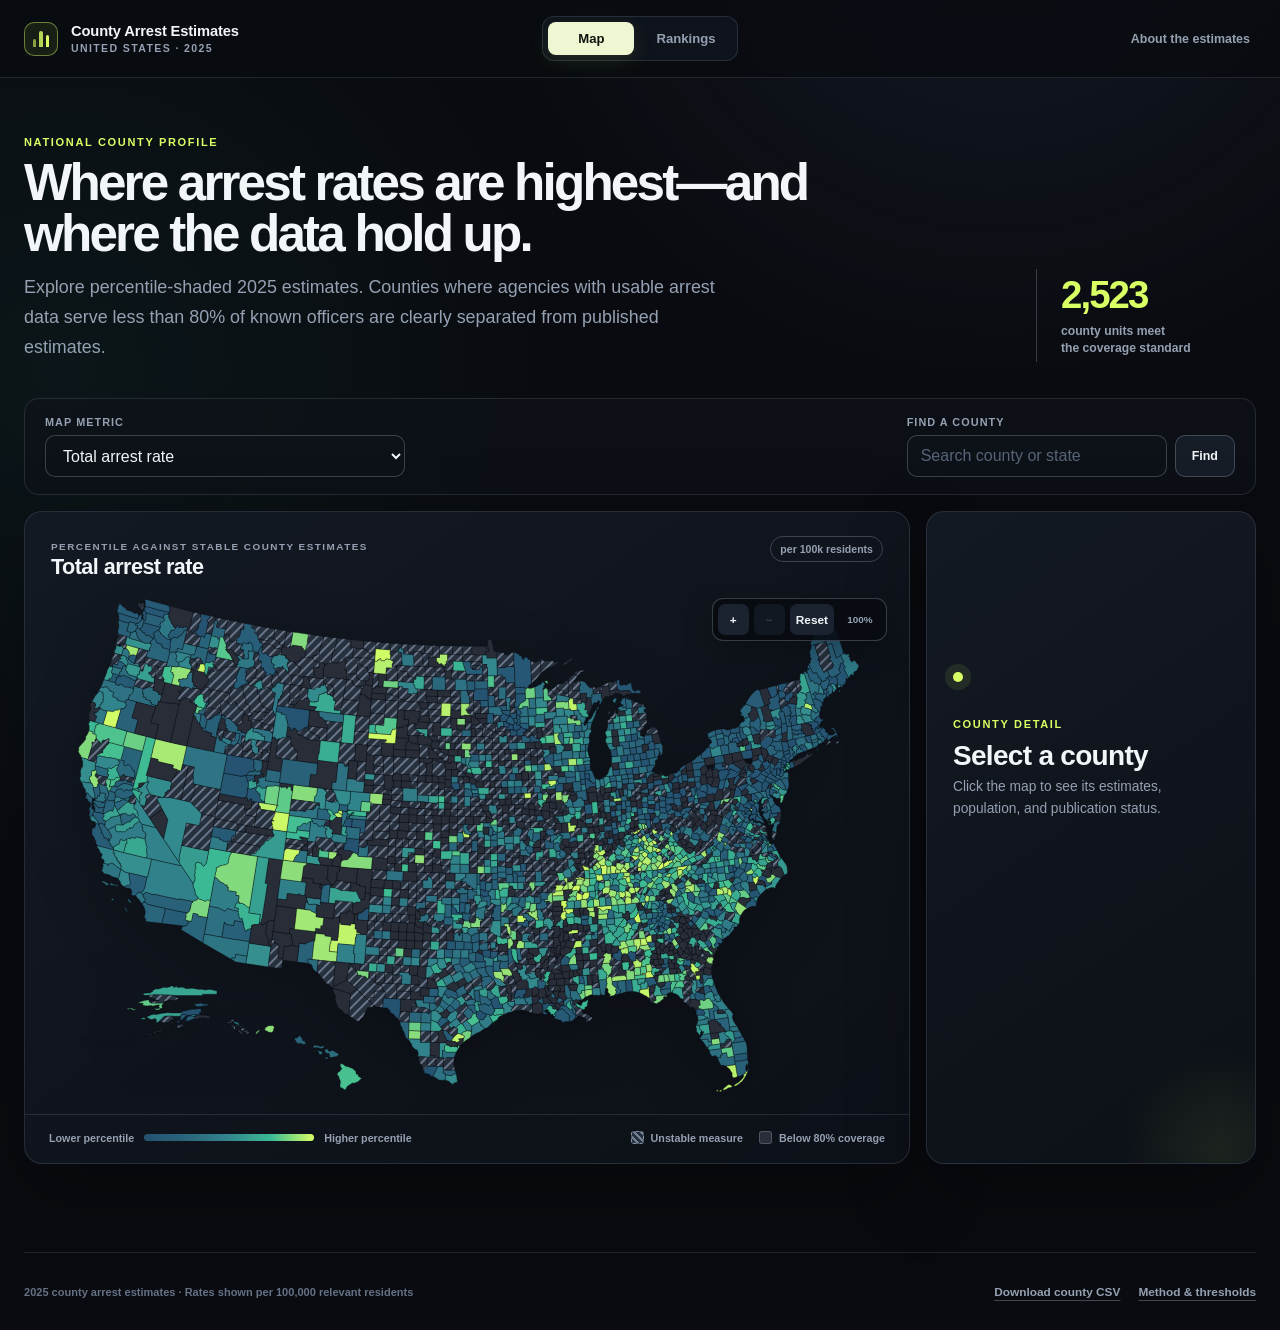
==== index.html @ 05887bbb "Add calibrated California county estimates" ====
<!doctype html>
<html lang="en">
  <head>
    <meta charset="utf-8" />
    <meta name="viewport" content="width=device-width, initial-scale=1" />
    <meta
      name="description"
      content="Explore 2025 county-level arrest estimates, coverage, racial disparities, and agency contributions."
    />
    <meta name="theme-color" content="#0a0c11" />
    <title>County Arrest Estimates · 2025</title>
    <link rel="stylesheet" href="assets/styles.css?v=20261026-alternative-sources" />
  </head>
  <body>
    <a class="skip-link" href="#main">Skip to content</a>
    <header class="site-header">
      <a class="brand" href="#map" aria-label="County Arrest Estimates home">
        <span class="brand-mark" aria-hidden="true"><i></i><i></i><i></i></span>
        <span>
          <strong>County Arrest Estimates</strong>
          <small>United States · 2025</small>
        </span>
      </a>
      <nav class="primary-nav" aria-label="Primary navigation">
        <a data-nav="map" href="#map">Map</a>
        <a data-nav="ranking" href="#ranking">Rankings</a>
      </nav>
      <button class="method-button" id="method-button" type="button">About the estimates</button>
    </header>

    <main id="main">
      <div class="loading-shell" id="loading-shell" role="status" aria-live="polite">
        <div class="loading-orbit" aria-hidden="true"></div>
        <p>Preparing county estimates…</p>
      </div>

      <section class="view map-view" id="map-view" hidden>
        <div class="view-heading map-heading">
          <div>
            <p class="eyebrow">National county profile</p>
            <h1>Where arrest rates are highest—and where the data hold up.</h1>
            <p class="lede">
              Explore percentile-shaded 2025 estimates. Counties where agencies with usable arrest
              data serve less than 80% of known officers are clearly separated from published estimates.
            </p>
          </div>
          <div class="headline-stat" aria-label="Published coverage summary">
            <span id="published-count">—</span>
            <p>county units meet<br />the coverage standard</p>
          </div>
        </div>

        <div class="map-controls control-bar">
          <label class="field metric-field">
            <span>Map metric</span>
            <select id="map-metric">
              <option value="total_rate">Total arrest rate</option>
              <option value="black_low_rate">Low-level arrest rate — Black residents</option>
              <option value="black_total_rate">Total arrest rate — Black residents</option>
              <option value="low_rate">Low-level arrest rate</option>
              <option value="black_white_difference">Black–White total rate difference</option>
              <option value="black_white_low_difference">Black–White low-level rate difference</option>
            </select>
          </label>
          <form class="county-search" id="map-search-form">
            <label class="field">
              <span>Find a county</span>
              <input id="map-search" list="county-options" placeholder="Search county or state" autocomplete="off" />
            </label>
            <button class="button secondary" type="submit">Find</button>
          </form>
        </div>

        <div class="map-layout">
          <section class="map-card panel" aria-label="Interactive county map">
            <div class="map-meta">
              <div>
                <span class="kicker" id="map-metric-kicker">Percentile against stable county estimates</span>
                <h2 id="map-metric-title">Total arrest rate</h2>
              </div>
              <span class="unit-pill" id="map-metric-unit">per 100k residents</span>
            </div>
            <div class="map-stage" id="map-stage">
              <div class="map-zoom-controls" aria-label="Map zoom controls">
                <button id="map-zoom-in" type="button" aria-label="Zoom in">+</button>
                <button id="map-zoom-out" type="button" aria-label="Zoom out">−</button>
                <button id="map-zoom-reset" type="button" aria-label="Reset map zoom">Reset</button>
                <output id="map-zoom-level" aria-live="polite">100%</output>
              </div>
              <svg id="county-map" viewBox="0 0 1000 620" role="img" aria-labelledby="map-svg-title map-svg-desc">
                <title id="map-svg-title">United States county arrest estimate map</title>
                <desc id="map-svg-desc">Select a county to inspect its estimates and publication status. Zoom in, then drag the map to pan.</desc>
                <defs>
                  <pattern id="unstable-pattern" width="8" height="8" patternUnits="userSpaceOnUse" patternTransform="rotate(45)">
                    <rect width="8" height="8" fill="#27303d"></rect>
                    <rect width="2" height="8" fill="#738094"></rect>
                  </pattern>
                </defs>
                <g id="county-paths"></g>
              </svg>
              <div class="map-tooltip" id="map-tooltip" role="status" hidden></div>
            </div>
            <div class="legend" aria-label="Map legend">
              <div class="legend-gradient"><span>Lower percentile</span><i></i><span>Higher percentile</span></div>
              <div class="legend-status"><span><i class="swatch unstable"></i> Unstable measure</span><span><i class="swatch suppressed"></i> Below 80% coverage</span></div>
            </div>
          </section>

          <aside class="county-peek panel" id="county-peek" aria-live="polite">
            <div class="empty-peek">
              <span class="pulse-dot"></span>
              <p class="eyebrow">County detail</p>
              <h2>Select a county</h2>
              <p>Click the map to see its estimates, population, and publication status.</p>
            </div>
          </aside>
        </div>
      </section>

      <section class="view ranking-view" id="ranking-view" hidden>
        <div class="view-heading ranking-heading">
          <div>
            <p class="eyebrow">Custom comparison</p>
            <h1>Build a ranking that reflects what matters to you.</h1>
            <p class="lede">
              Scores are weighted averages of percentile ranks anchored to stable county estimates,
              so a single extreme value cannot overwhelm the result.
            </p>
          </div>
          <div class="score-key">
            <span>Composite score</span>
            <strong>1—99</strong>
            <small>robust percentile scale</small>
          </div>
        </div>

        <div class="ranking-layout">
          <aside class="ranking-controls panel">
            <div class="control-section">
              <p class="eyebrow">Metric weights</p>
              <h2>Tune the score</h2>
              <p class="control-note">Weights are automatically rescaled to total 100%.</p>
              <div id="weight-controls"></div>
              <button class="text-button" id="reset-weights" type="button">Reset equal weights</button>
            </div>
            <div class="control-section filters">
              <p class="eyebrow">Inclusion filters</p>
              <div class="filter-grid">
                <label class="field"><span class="range-label">Minimum population <output id="min-pop-output">No minimum</output></span><input id="min-pop" type="range" min="0" max="100" step="1" value="0" /></label>
                <label class="field"><span class="range-label">Minimum % Black <output id="min-black-pct-output">5%</output></span><input id="min-black-pct" type="range" min="0" max="100" step="1" value="5" /></label>
                <label class="field"><span>County search</span><input id="ranking-search" type="search" placeholder="Name or state" /></label>
              </div>
              <label class="switch-row">
                <input id="show-unstable-suppressed" type="checkbox" />
                <span class="switch" aria-hidden="true"></span>
                <span>Show counties with unstable or suppressed values</span>
              </label>
            </div>
          </aside>

          <section class="ranking-results panel" aria-labelledby="ranking-results-title">
            <div class="results-head">
              <div>
                <p class="eyebrow">Ranked counties</p>
                <h2 id="ranking-results-title"><span id="ranking-count">—</span> counties</h2>
              </div>
              <p class="results-note" id="ranking-note">Equal weights · published counties only</p>
            </div>
            <div class="table-wrap ranking-table-wrap">
              <table class="data-table ranking-table">
                <thead>
                  <tr>
                    <th scope="col">Rank</th>
                    <th scope="col">County</th>
                    <th scope="col">Score</th>
                    <th scope="col">Total</th>
                    <th scope="col">Low-level</th>
                    <th scope="col">Black total</th>
                    <th scope="col">Black low-level</th>
                    <th scope="col">Black–White total Δ</th>
                    <th scope="col">Black–White low Δ</th>
                    <th scope="col"><span class="sr-only">Status</span></th>
                  </tr>
                </thead>
                <tbody id="ranking-body"></tbody>
              </table>
            </div>
            <button class="button secondary load-more" id="load-more" type="button">Show 50 more</button>
          </section>
        </div>
      </section>

      <section class="view county-view" id="county-view" hidden>
        <div id="county-content"></div>
      </section>
    </main>

    <footer class="site-footer">
      <p>2025 county arrest estimates · Rates shown per 100,000 relevant residents</p>
      <div class="footer-actions">
        <a class="text-button" href="data/county-metrics.csv" download>Download county CSV</a>
        <button class="text-button" id="method-footer-button" type="button">Method &amp; thresholds</button>
      </div>
    </footer>

    <dialog class="method-dialog" id="method-dialog">
      <button class="dialog-close" id="method-close" type="button" aria-label="Close">×</button>
      <p class="eyebrow">Reading the estimates</p>
      <h2>Publication, stability, and interpretation</h2>
      <div class="method-grid">
        <section>
          <span class="method-number">01</span>
          <h3>Coverage first</h3>
          <p>County estimates are generally published when agencies with usable real data account for at least 80% of the known officers serving the county. Florida agency records and California county records can provide an alternative source where national reporting is incomplete. A non-sheriff agency reporting fewer than one underreporting-corrected arrest per full-time officer is treated as having no usable arrest report.</p>
        </section>
        <section>
          <span class="method-number">02</span>
          <h3>Small-number caution</h3>
          <p>A metric is marked unstable when the county has fewer than 250 arrests in the underlying reported data—using the applicable national, Florida, or California source. There is no minimum estimated-arrest threshold. Black and race-difference metrics are also marked when estimated Black arrests are below 100.</p>
        </section>
        <section>
          <span class="method-number">03</span>
          <h3>Robust comparison</h3>
          <p>Each metric’s percentiles and quartiles are defined only by counties whose estimate is stable for that metric. Unstable estimates are then located within that stable reference distribution without influencing it. This keeps outliers from dominating the map or composite score.</p>
        </section>
        <section>
          <span class="method-number">04</span>
          <h3>Race-specific rates</h3>
          <p>Black arrest numerators use directly reported Black-race shares when available and validated estimates otherwise. Black denominators are Black-alone ACS residents; White denominators are non-Hispanic White-alone residents.</p>
        </section>
      </div>
      <div class="dialog-footnote">
        <strong>These are statistical estimates, not exact counts.</strong>
        Use county cautions and agency provenance to understand how much modeling or data transformation contributes to a result.
      </div>
    </dialog>

    <datalist id="county-options"></datalist>
    <script src="assets/app.js?v=20261026-alternative-sources" defer></script>
  </body>
</html>
---- assets/styles.css ----
:root {
  color-scheme: dark;
  --bg: #090b10;
  --bg-soft: #0d1118;
  --panel: rgba(18, 23, 32, 0.88);
  --panel-strong: #141a24;
  --line: rgba(184, 201, 222, 0.14);
  --line-strong: rgba(184, 201, 222, 0.26);
  --text: #f3f6f9;
  --muted: #95a1b2;
  --faint: #657184;
  --acid: #d8ff63;
  --mint: #5fe0b7;
  --cyan: #63c6e8;
  --amber: #ffca68;
  --coral: #ff7a8a;
  --violet: #9b8cff;
  --suppressed: #282d38;
  --radius: 18px;
  --shadow: 0 26px 80px rgba(0, 0, 0, 0.28);
  --max: 1500px;
}

* {
  box-sizing: border-box;
}

[hidden] {
  display: none !important;
}

html {
  background: var(--bg);
  scroll-behavior: smooth;
}

body {
  margin: 0;
  min-width: 320px;
  min-height: 100vh;
  background:
    radial-gradient(circle at 78% -10%, rgba(82, 104, 145, 0.16), transparent 32rem),
    radial-gradient(circle at 5% 28%, rgba(36, 160, 135, 0.08), transparent 30rem),
    var(--bg);
  color: var(--text);
  font-family: Inter, ui-sans-serif, -apple-system, BlinkMacSystemFont, "Segoe UI", sans-serif;
  font-feature-settings: "tnum" 1, "ss01" 1;
  -webkit-font-smoothing: antialiased;
}

button,
input,
select {
  font: inherit;
}

button,
a,
input,
select {
  outline-color: var(--acid);
  outline-offset: 3px;
}

a {
  color: inherit;
}

.skip-link {
  position: fixed;
  z-index: 100;
  top: 12px;
  left: 12px;
  transform: translateY(-200%);
  border-radius: 8px;
  background: var(--acid);
  color: #11150a;
  padding: 10px 14px;
  font-weight: 800;
}

.skip-link:focus {
  transform: none;
}

.site-header {
  position: sticky;
  z-index: 30;
  top: 0;
  display: grid;
  grid-template-columns: 1fr auto 1fr;
  align-items: center;
  min-height: 78px;
  padding: 0 max(24px, calc((100vw - var(--max)) / 2));
  border-bottom: 1px solid var(--line);
  background: rgba(9, 11, 16, 0.82);
  backdrop-filter: blur(18px);
}

.brand {
  display: inline-flex;
  align-items: center;
  gap: 13px;
  width: fit-content;
  text-decoration: none;
}

.brand strong,
.brand small {
  display: block;
}

.brand strong {
  font-size: 0.92rem;
  letter-spacing: -0.01em;
}

.brand small {
  margin-top: 3px;
  color: var(--muted);
  font-size: 0.66rem;
  font-weight: 700;
  letter-spacing: 0.13em;
  text-transform: uppercase;
}

.brand-mark {
  position: relative;
  display: inline-flex;
  align-items: end;
  gap: 3px;
  width: 34px;
  height: 34px;
  padding: 8px;
  border: 1px solid rgba(216, 255, 99, 0.45);
  border-radius: 10px;
  background: rgba(216, 255, 99, 0.06);
  box-shadow: inset 0 0 24px rgba(216, 255, 99, 0.05);
}

.brand-mark i {
  display: block;
  width: 4px;
  border-radius: 3px 3px 0 0;
  background: var(--acid);
}

.brand-mark i:nth-child(1) { height: 8px; opacity: 0.58; }
.brand-mark i:nth-child(2) { height: 16px; opacity: 0.82; }
.brand-mark i:nth-child(3) { height: 12px; }

.primary-nav {
  display: flex;
  align-items: center;
  gap: 6px;
  padding: 5px;
  border: 1px solid var(--line);
  border-radius: 12px;
  background: rgba(19, 24, 34, 0.72);
}

.primary-nav a {
  min-width: 86px;
  border-radius: 8px;
  color: var(--muted);
  padding: 9px 16px;
  text-align: center;
  text-decoration: none;
  font-size: 0.82rem;
  font-weight: 750;
}

.primary-nav a.active {
  background: #eef6d2;
  color: #10130b;
  box-shadow: 0 6px 22px rgba(216, 255, 99, 0.1);
}

.method-button {
  justify-self: end;
  border: 0;
  background: transparent;
  color: var(--muted);
  cursor: pointer;
  font-size: 0.78rem;
  font-weight: 700;
}

.method-button:hover,
.text-button:hover {
  color: var(--text);
}

main {
  width: min(var(--max), calc(100% - 48px));
  min-height: calc(100vh - 156px);
  margin: 0 auto;
}

.view {
  padding: 58px 0 88px;
  animation: reveal 240ms ease-out;
}

@keyframes reveal {
  from { opacity: 0; transform: translateY(8px); }
  to { opacity: 1; transform: translateY(0); }
}

.view-heading {
  display: flex;
  align-items: end;
  justify-content: space-between;
  gap: 36px;
  margin-bottom: 36px;
}

.view-heading > div:first-child {
  max-width: 850px;
}

.eyebrow,
.kicker {
  margin: 0 0 10px;
  color: var(--acid);
  font-size: 0.69rem;
  font-weight: 800;
  letter-spacing: 0.15em;
  text-transform: uppercase;
}

h1,
h2,
h3,
p {
  margin-top: 0;
}

h1 {
  margin-bottom: 14px;
  font-size: clamp(2.05rem, 4vw, 4rem);
  font-weight: 620;
  letter-spacing: -0.055em;
  line-height: 0.99;
}

h2 {
  margin-bottom: 10px;
  font-size: 1.35rem;
  letter-spacing: -0.025em;
}

h3 {
  margin-bottom: 7px;
  font-size: 0.96rem;
}

.lede {
  max-width: 720px;
  margin-bottom: 0;
  color: var(--muted);
  font-size: clamp(0.98rem, 1.4vw, 1.12rem);
  line-height: 1.65;
}

.headline-stat,
.score-key {
  flex: 0 0 auto;
  min-width: 220px;
  border-left: 1px solid var(--line-strong);
  padding: 4px 0 4px 24px;
}

.headline-stat span,
.score-key strong {
  display: block;
  margin-bottom: 6px;
  color: var(--acid);
  font-size: 2.4rem;
  font-weight: 560;
  letter-spacing: -0.05em;
}

.headline-stat p,
.score-key span,
.score-key small {
  margin: 0;
  color: var(--muted);
  font-size: 0.76rem;
  font-weight: 700;
  line-height: 1.45;
}

.score-key span,
.score-key small {
  display: block;
}

.panel {
  border: 1px solid var(--line);
  border-radius: var(--radius);
  background: linear-gradient(145deg, rgba(20, 26, 36, 0.96), rgba(13, 17, 24, 0.94));
  box-shadow: var(--shadow);
}

.control-bar {
  display: flex;
  align-items: end;
  justify-content: space-between;
  gap: 20px;
  margin-bottom: 16px;
  padding: 17px 20px;
  border: 1px solid var(--line);
  border-radius: 15px;
  background: rgba(14, 18, 25, 0.72);
}

.field {
  display: grid;
  gap: 7px;
}

.field > span {
  color: var(--muted);
  font-size: 0.68rem;
  font-weight: 800;
  letter-spacing: 0.095em;
  text-transform: uppercase;
}

input,
select {
  min-height: 42px;
  border: 1px solid var(--line-strong);
  border-radius: 10px;
  background: #0d1219;
  color: var(--text);
  padding: 0 13px;
}

input::placeholder {
  color: #586477;
}

select {
  min-width: 360px;
}

.county-search {
  display: flex;
  align-items: end;
  gap: 8px;
}

.county-search input {
  min-width: 260px;
}

.button {
  display: inline-flex;
  align-items: center;
  justify-content: center;
  min-height: 42px;
  border: 1px solid transparent;
  border-radius: 10px;
  padding: 0 16px;
  cursor: pointer;
  font-size: 0.78rem;
  font-weight: 800;
  text-decoration: none;
}

.button.primary {
  background: var(--acid);
  color: #11150a;
}

.button.primary:hover {
  background: #e5ff92;
}

.button.secondary {
  border-color: var(--line-strong);
  background: #171d27;
  color: var(--text);
}

.button.secondary:hover {
  border-color: rgba(216, 255, 99, 0.4);
}

.map-layout {
  display: grid;
  grid-template-columns: minmax(0, 1fr) 330px;
  gap: 16px;
  align-items: stretch;
}

.map-card {
  min-width: 0;
  overflow: hidden;
}

.map-meta {
  display: flex;
  align-items: start;
  justify-content: space-between;
  gap: 20px;
  padding: 24px 26px 4px;
}

.map-meta h2 {
  margin-bottom: 0;
}

.kicker {
  color: var(--muted);
  font-size: 0.62rem;
}

.unit-pill,
.status-chip,
.badge {
  display: inline-flex;
  align-items: center;
  border: 1px solid var(--line-strong);
  border-radius: 999px;
  color: var(--muted);
  padding: 6px 9px;
  font-size: 0.66rem;
  font-weight: 800;
  white-space: nowrap;
}

.map-stage {
  position: relative;
  min-height: 530px;
  padding: 0 16px;
  overflow: hidden;
}

#county-map {
  display: block;
  width: 100%;
  height: auto;
  min-height: 490px;
  filter: drop-shadow(0 18px 30px rgba(0, 0, 0, 0.2));
  cursor: zoom-in;
  touch-action: pan-y;
  user-select: none;
}

#county-map.zoomed {
  cursor: grab;
  touch-action: none;
}

#county-map.dragging {
  cursor: grabbing;
}

.map-zoom-controls {
  position: absolute;
  z-index: 8;
  top: 14px;
  right: 22px;
  display: flex;
  align-items: center;
  gap: 5px;
  border: 1px solid var(--line-strong);
  border-radius: 11px;
  background: rgba(8, 12, 17, 0.9);
  box-shadow: 0 10px 28px rgba(0, 0, 0, 0.25);
  padding: 5px;
}

.map-zoom-controls button {
  min-width: 31px;
  min-height: 31px;
  border: 0;
  border-radius: 7px;
  background: #1b2330;
  color: var(--text);
  cursor: pointer;
  font: inherit;
  font-size: 0.74rem;
  font-weight: 800;
}

.map-zoom-controls button:hover:not(:disabled),
.map-zoom-controls button:focus-visible {
  background: #2c3746;
  color: var(--acid);
}

.map-zoom-controls button:disabled {
  color: #596474;
  cursor: default;
  opacity: 0.55;
}

.map-zoom-controls output {
  min-width: 42px;
  color: var(--muted);
  text-align: center;
  font-size: 0.62rem;
  font-weight: 800;
}

.county-path {
  vector-effect: non-scaling-stroke;
  stroke: rgba(8, 12, 17, 0.72);
  stroke-width: 0.52;
  cursor: pointer;
  transition: opacity 120ms ease, stroke 120ms ease, stroke-width 120ms ease;
}

.county-path:hover,
.county-path:focus,
.county-path.selected {
  position: relative;
  z-index: 3;
  stroke: #ffffff;
  stroke-width: 1.6;
  opacity: 1;
}

.county-path.suppressed {
  cursor: default;
}

.map-tooltip {
  position: fixed;
  z-index: 60;
  width: max-content;
  max-width: 260px;
  pointer-events: none;
  border: 1px solid var(--line-strong);
  border-radius: 12px;
  background: rgba(8, 11, 16, 0.96);
  box-shadow: 0 14px 42px rgba(0, 0, 0, 0.42);
  padding: 12px 14px;
  font-size: 0.76rem;
}

.map-tooltip strong,
.map-tooltip span {
  display: block;
}

.map-tooltip span {
  margin-top: 5px;
  color: var(--muted);
}

.map-tooltip em {
  color: var(--acid);
  font-style: normal;
}

.legend {
  display: flex;
  align-items: center;
  justify-content: space-between;
  gap: 24px;
  border-top: 1px solid var(--line);
  padding: 16px 24px 19px;
  color: var(--muted);
  font-size: 0.67rem;
  font-weight: 700;
}

.legend-gradient,
.legend-status,
.legend-status span {
  display: flex;
  align-items: center;
}

.legend-gradient {
  gap: 10px;
}

.legend-gradient i {
  display: block;
  width: 170px;
  height: 7px;
  border-radius: 8px;
  background: linear-gradient(90deg, #245170, #2a667c, #32868d, #3cbb94, #d8ff63);
}

.legend-status {
  gap: 16px;
}

.legend-status span {
  gap: 7px;
}

.swatch {
  width: 13px;
  height: 13px;
  border: 1px solid var(--line-strong);
  border-radius: 3px;
}

.swatch.unstable {
  background: repeating-linear-gradient(45deg, #27303d 0 3px, #738094 3px 5px);
}

.swatch.suppressed {
  background: var(--suppressed);
}

.county-peek {
  position: relative;
  min-height: 100%;
  padding: 26px;
  overflow: hidden;
}

.county-peek::after {
  content: "";
  position: absolute;
  right: -70px;
  bottom: -90px;
  width: 210px;
  height: 210px;
  border-radius: 50%;
  background: radial-gradient(circle, rgba(216, 255, 99, 0.08), transparent 68%);
  pointer-events: none;
}

.empty-peek {
  display: flex;
  flex-direction: column;
  justify-content: center;
  min-height: 430px;
}

.empty-peek > p:last-child,
.peek-description {
  color: var(--muted);
  font-size: 0.86rem;
  line-height: 1.6;
}

.pulse-dot {
  width: 10px;
  height: 10px;
  margin-bottom: 36px;
  border-radius: 50%;
  background: var(--acid);
  box-shadow: 0 0 0 8px rgba(216, 255, 99, 0.09);
}

.peek-topline {
  display: flex;
  align-items: center;
  justify-content: space-between;
  gap: 12px;
  margin-bottom: 20px;
}

.status-chip.published {
  border-color: rgba(95, 224, 183, 0.28);
  background: rgba(95, 224, 183, 0.08);
  color: var(--mint);
}

.status-chip.suppressed {
  background: rgba(149, 161, 178, 0.08);
}

.county-peek h2 {
  margin-bottom: 4px;
  font-size: 1.75rem;
}

.place-line {
  color: var(--muted);
  font-size: 0.78rem;
  font-weight: 700;
}

.peek-value {
  margin: 28px 0 22px;
  border-top: 1px solid var(--line);
  border-bottom: 1px solid var(--line);
  padding: 20px 0;
}

.peek-value span,
.peek-facts span {
  color: var(--muted);
  font-size: 0.68rem;
  font-weight: 750;
}

.peek-value strong {
  display: block;
  margin: 6px 0 3px;
  font-size: 2.15rem;
  font-weight: 560;
  letter-spacing: -0.05em;
}

.peek-value small {
  color: var(--acid);
  font-size: 0.7rem;
  font-weight: 800;
}

.peek-facts {
  display: grid;
  grid-template-columns: 1fr 1fr;
  gap: 18px 12px;
  margin-bottom: 26px;
}

.peek-facts strong {
  display: block;
  margin-top: 5px;
  font-size: 0.9rem;
}

.peek-caution {
  margin: 0 0 20px;
  border-left: 2px solid var(--amber);
  background: rgba(255, 202, 104, 0.06);
  color: #d9c799;
  padding: 10px 12px;
  font-size: 0.73rem;
  line-height: 1.45;
}

.ranking-layout {
  display: grid;
  grid-template-columns: 340px minmax(0, 1fr);
  gap: 16px;
  align-items: start;
}

.ranking-controls {
  position: sticky;
  top: 94px;
  padding: 25px;
}

.control-section + .control-section {
  margin-top: 27px;
  border-top: 1px solid var(--line);
  padding-top: 25px;
}

.control-note,
.results-note {
  color: var(--muted);
  font-size: 0.75rem;
  line-height: 1.5;
}

.weight-row {
  margin-top: 18px;
}

.weight-label {
  display: flex;
  align-items: center;
  justify-content: space-between;
  gap: 12px;
  color: #c8d0db;
  font-size: 0.75rem;
  font-weight: 700;
}

.weight-label output {
  color: var(--acid);
  font-variant-numeric: tabular-nums;
}

input[type="range"] {
  width: 100%;
  min-height: 22px;
  margin: 7px 0 0;
  border: 0;
  background: transparent;
  padding: 0;
  accent-color: var(--acid);
}

.text-button {
  border: 0;
  background: transparent;
  color: var(--muted);
  padding: 0;
  cursor: pointer;
  font-size: 0.74rem;
  font-weight: 750;
  text-decoration: underline;
  text-decoration-color: rgba(149, 161, 178, 0.4);
  text-underline-offset: 4px;
}

#reset-weights {
  margin-top: 19px;
}

.filter-grid {
  display: grid;
  gap: 14px;
}

.field > .range-label {
  display: flex;
  align-items: baseline;
  justify-content: space-between;
  gap: 12px;
}

.range-label output {
  color: var(--acid);
  font-size: 0.72rem;
  letter-spacing: 0;
  text-transform: none;
}

.switch-row {
  display: flex;
  align-items: center;
  gap: 10px;
  margin-top: 19px;
  color: var(--muted);
  cursor: pointer;
  font-size: 0.74rem;
  font-weight: 700;
}

.switch-row input {
  position: absolute;
  opacity: 0;
  pointer-events: none;
}

.switch {
  position: relative;
  width: 36px;
  height: 21px;
  border: 1px solid var(--line-strong);
  border-radius: 999px;
  background: #222a35;
}

.switch::after {
  content: "";
  position: absolute;
  top: 3px;
  left: 3px;
  width: 13px;
  height: 13px;
  border-radius: 50%;
  background: var(--muted);
  transition: 160ms ease;
}

.switch-row input:checked + .switch {
  border-color: rgba(216, 255, 99, 0.45);
  background: rgba(216, 255, 99, 0.16);
}

.switch-row input:checked + .switch::after {
  transform: translateX(15px);
  background: var(--acid);
}

.ranking-results {
  min-width: 0;
  overflow: hidden;
}

.results-head {
  display: flex;
  align-items: end;
  justify-content: space-between;
  gap: 16px;
  padding: 24px 26px;
  border-bottom: 1px solid var(--line);
}

.results-head h2,
.results-head p {
  margin-bottom: 0;
}

.table-wrap {
  width: 100%;
  overflow: auto;
}

.data-table {
  width: 100%;
  border-collapse: collapse;
  font-size: 0.76rem;
}

.data-table th {
  border-bottom: 1px solid var(--line);
  color: var(--muted);
  padding: 13px 14px;
  text-align: right;
  font-size: 0.62rem;
  font-weight: 800;
  letter-spacing: 0.08em;
  text-transform: uppercase;
  white-space: nowrap;
}

.data-table th:nth-child(2),
.data-table td:nth-child(2) {
  text-align: left;
}

.data-table td {
  border-bottom: 1px solid rgba(184, 201, 222, 0.08);
  padding: 14px;
  text-align: right;
  white-space: nowrap;
}

.ranking-table tbody tr {
  cursor: pointer;
  transition: background 120ms ease;
}

.ranking-table {
  min-width: 1080px;
}

.ranking-table tbody tr:hover {
  background: rgba(216, 255, 99, 0.035);
}

.ranking-table tbody tr.suppressed-row {
  color: var(--faint);
  cursor: default;
  background: rgba(149, 161, 178, 0.025);
}

.rank-number {
  color: var(--faint);
  font-weight: 800;
}

.county-cell strong,
.county-cell small {
  display: block;
}

.county-cell strong {
  color: var(--text);
  font-size: 0.81rem;
}

.county-cell small {
  margin-top: 4px;
  color: var(--muted);
  font-size: 0.65rem;
}

.score-cell {
  color: var(--acid);
  font-size: 1rem;
  font-weight: 800;
}

.metric-cell small {
  display: block;
  margin-top: 3px;
  color: var(--faint);
  font-size: 0.6rem;
}

.badge.caution {
  border-color: rgba(255, 202, 104, 0.28);
  background: rgba(255, 202, 104, 0.07);
  color: var(--amber);
}

.badge.partial {
  color: var(--muted);
}

.load-more {
  display: block;
  margin: 18px auto;
}

.loading-shell {
  display: flex;
  flex-direction: column;
  align-items: center;
  justify-content: center;
  min-height: calc(100vh - 160px);
  color: var(--muted);
  font-size: 0.8rem;
  font-weight: 700;
}

.loading-orbit {
  width: 42px;
  height: 42px;
  margin-bottom: 18px;
  border: 1px solid var(--line-strong);
  border-top-color: var(--acid);
  border-radius: 50%;
  animation: spin 800ms linear infinite;
}

@keyframes spin { to { transform: rotate(360deg); } }

.county-hero {
  position: relative;
  display: grid;
  grid-template-columns: minmax(0, 1fr) auto;
  gap: 34px;
  align-items: end;
  margin-bottom: 18px;
  border: 1px solid var(--line);
  border-radius: 22px;
  background:
    linear-gradient(110deg, rgba(95, 224, 183, 0.08), transparent 42%),
    linear-gradient(145deg, #151b25, #0d1118);
  padding: 36px;
  overflow: hidden;
}

.county-hero::after {
  content: "";
  position: absolute;
  top: -140px;
  right: -80px;
  width: 340px;
  height: 340px;
  border: 1px solid rgba(216, 255, 99, 0.08);
  border-radius: 50%;
  box-shadow: 0 0 0 60px rgba(216, 255, 99, 0.018), 0 0 0 120px rgba(216, 255, 99, 0.012);
}

.county-hero > * {
  position: relative;
  z-index: 1;
}

.back-link {
  display: inline-block;
  margin-bottom: 34px;
  color: var(--muted);
  font-size: 0.75rem;
  font-weight: 750;
  text-decoration: none;
}

.back-link:hover { color: var(--text); }

.county-hero h1 {
  margin-bottom: 9px;
}

.county-subline {
  display: flex;
  flex-wrap: wrap;
  align-items: center;
  gap: 9px 14px;
  color: var(--muted);
  font-size: 0.8rem;
  font-weight: 700;
}

.coverage-gauge {
  width: 180px;
  border-left: 1px solid var(--line-strong);
  padding-left: 24px;
}

.coverage-gauge span,
.coverage-gauge small {
  display: block;
  color: var(--muted);
  font-size: 0.66rem;
  font-weight: 750;
}

.coverage-gauge strong {
  display: block;
  margin: 8px 0;
  color: var(--mint);
  font-size: 2.4rem;
  font-weight: 560;
  letter-spacing: -0.05em;
}

.alternative-source-panel {
  margin: 16px 0;
  padding: 20px 24px;
  border-color: rgba(104, 212, 255, 0.2);
  background: linear-gradient(135deg, rgba(104, 212, 255, 0.075), rgba(18, 23, 32, 0.88));
}

.alternative-source-panel > .eyebrow {
  margin-bottom: 12px;
  color: var(--blue);
}

.alternative-source-list {
  display: grid;
  gap: 12px;
}

.alternative-source-item {
  display: grid;
  grid-template-columns: minmax(220px, 0.8fr) minmax(280px, 1.4fr);
  gap: 16px 28px;
  align-items: start;
}

.alternative-source-item strong,
.alternative-source-item span {
  display: block;
}

.alternative-source-item strong {
  font-size: 0.84rem;
}

.alternative-source-item span,
.alternative-source-item p {
  color: var(--muted);
  font-size: 0.7rem;
  line-height: 1.5;
}

.alternative-source-item span {
  margin-top: 4px;
  font-weight: 750;
}

.alternative-source-item p {
  margin: 0;
}

.alternative-source-note {
  grid-column: 2;
  margin-top: -10px !important;
  color: var(--amber) !important;
}

.peek-source {
  margin: 0 0 14px;
  border-left: 2px solid var(--blue);
  padding-left: 10px;
  color: var(--muted);
  font-size: 0.67rem;
  line-height: 1.45;
}

.metric-grid {
  display: grid;
  grid-template-columns: repeat(4, 1fr);
  gap: 12px;
  margin: 10px 0 18px;
}

.metric-grid-intro {
  display: flex;
  justify-content: flex-end;
  margin: 0 2px;
}

.metric-grid-intro p {
  max-width: 760px;
  margin: 0;
  color: var(--muted);
  font-size: 0.7rem;
  line-height: 1.5;
  text-align: right;
}

.metric-card {
  position: relative;
  min-width: 0;
  border: 1px solid var(--line);
  border-radius: 15px;
  background: rgba(18, 23, 32, 0.8);
  padding: 18px;
  overflow: hidden;
}

.metric-card.featured {
  border-color: rgba(216, 255, 99, 0.25);
  background: linear-gradient(145deg, rgba(216, 255, 99, 0.08), rgba(18, 23, 32, 0.9));
}

.metric-card > span:not(.badge) {
  display: block;
  min-height: 34px;
  color: var(--muted);
  font-size: 0.68rem;
  font-weight: 750;
  line-height: 1.4;
}

.metric-card > strong {
  display: block;
  margin: 14px 0 5px;
  font-size: clamp(1.4rem, 2.2vw, 2rem);
  font-weight: 560;
  letter-spacing: -0.045em;
}

.metric-card > small {
  color: var(--muted);
  font-size: 0.64rem;
}

.metric-unit {
  margin: -1px 0 4px;
  color: var(--faint);
  font-size: 0.6rem;
  font-weight: 700;
}

.rate-scale {
  min-height: 64px;
  margin: 24px 2px 0;
}

.rate-track {
  position: relative;
  height: 5px;
  border-radius: 999px;
  background: #293240;
}

.county-rate-fill {
  position: absolute;
  z-index: 1;
  top: 0;
  min-width: 2px;
  height: 100%;
  border-radius: inherit;
  background: linear-gradient(90deg, var(--mint), var(--acid));
}

.county-rate-marker {
  position: absolute;
  z-index: 4;
  top: 50%;
  width: 10px;
  height: 10px;
  border: 2px solid #101620;
  border-radius: 50%;
  background: var(--acid);
  box-shadow: 0 0 0 2px rgba(216, 255, 99, 0.2);
  transform: translate(-50%, -50%);
}

.rate-zero {
  position: absolute;
  z-index: 2;
  top: -4px;
  width: 1px;
  height: 13px;
  background: rgba(255, 255, 255, 0.3);
}

.rate-reference {
  position: absolute;
  z-index: 3;
  top: -3px;
  transform: translateX(-50%);
}

.rate-reference i {
  display: block;
  width: 1px;
  height: 11px;
  margin: 0 auto;
  background: #93a0ae;
}

.rate-reference em {
  position: absolute;
  top: 15px;
  left: 50%;
  color: var(--faint);
  font-size: 0.55rem;
  font-style: normal;
  font-weight: 650;
  line-height: 1.25;
  text-align: center;
  white-space: nowrap;
  transform: translateX(-50%);
}

.rate-reference b {
  display: block;
  color: var(--muted);
  font-size: 0.5rem;
  letter-spacing: 0.04em;
  text-transform: uppercase;
}

.metric-arrest-counts {
  display: grid;
  grid-template-columns: 1fr;
  gap: 8px;
  margin-top: 9px;
  border-top: 1px solid var(--line);
  padding-top: 12px;
}

.metric-arrest-counts.two-groups {
  grid-template-columns: 1fr 1fr;
}

.metric-arrest-counts span,
.metric-arrest-counts strong {
  display: block;
}

.metric-arrest-counts span {
  color: var(--faint);
  font-size: 0.56rem;
  font-weight: 700;
  line-height: 1.35;
}

.metric-arrest-counts strong {
  margin-top: 4px;
  color: #dfe6eb;
  font-size: 0.8rem;
  font-weight: 750;
}

.metric-card .badge {
  position: absolute;
  top: 12px;
  right: 12px;
}

.county-support-grid {
  display: grid;
  grid-template-columns: minmax(0, 0.85fr) minmax(0, 1.15fr);
  gap: 16px;
  align-items: start;
}

.section-panel {
  padding: 26px;
}

.section-panel + .section-panel {
  margin-top: 16px;
}

.section-head {
  display: flex;
  align-items: start;
  justify-content: space-between;
  gap: 18px;
  margin-bottom: 20px;
}

.section-head p {
  max-width: 620px;
  margin-bottom: 0;
  color: var(--muted);
  font-size: 0.76rem;
  line-height: 1.55;
}

.profile-facts {
  display: grid;
  grid-template-columns: 1fr 1fr;
  gap: 18px 12px;
}

.profile-facts span {
  display: block;
  color: var(--muted);
  font-size: 0.64rem;
  font-weight: 750;
}

.profile-facts strong {
  display: block;
  margin-top: 5px;
  font-size: 0.92rem;
}

.caution-list {
  display: grid;
  gap: 11px;
}

.caution-item {
  border-left: 2px solid var(--amber);
  background: rgba(255, 202, 104, 0.045);
  padding: 11px 12px;
}

.caution-item strong,
.caution-item span {
  display: block;
}

.caution-item strong {
  font-size: 0.78rem;
}

.caution-item span {
  margin-top: 4px;
  color: var(--amber);
  font-size: 0.68rem;
  font-weight: 800;
}

.caution-item p {
  margin: 7px 0 0;
  color: var(--muted);
  font-size: 0.68rem;
  line-height: 1.45;
}

.no-cautions {
  margin: 0;
  color: var(--muted);
  font-size: 0.77rem;
  line-height: 1.55;
}

.agency-panel {
  margin-top: 16px;
  overflow: hidden;
}

.agency-panel .section-head {
  padding: 24px 26px 0;
}

.agency-table {
  min-width: 1220px;
}

.agency-table th:first-child,
.agency-table td:first-child {
  position: sticky;
  left: 0;
  z-index: 2;
  width: 245px;
  min-width: 245px;
  background: #111721;
  text-align: left;
}

.agency-table th:first-child {
  z-index: 3;
}

.agency-name strong,
.agency-name small {
  display: block;
}

.agency-name small {
  margin-top: 4px;
  color: var(--muted);
  font-size: 0.62rem;
}

.suppressed-panel {
  min-height: 420px;
  display: grid;
  place-items: center;
  text-align: center;
  padding: 42px;
}

.suppressed-panel > div {
  max-width: 620px;
}

.suppressed-panel .coverage-big {
  margin-bottom: 15px;
  color: var(--muted);
  font-size: 4.6rem;
  font-weight: 520;
  letter-spacing: -0.06em;
}

.suppressed-panel p {
  color: var(--muted);
  line-height: 1.65;
}

.site-footer {
  display: flex;
  align-items: center;
  justify-content: space-between;
  gap: 20px;
  width: min(var(--max), calc(100% - 48px));
  min-height: 78px;
  margin: 0 auto;
  border-top: 1px solid var(--line);
  color: var(--faint);
  font-size: 0.69rem;
  font-weight: 700;
}

.site-footer p {
  margin: 0;
}

.footer-actions {
  display: flex;
  align-items: center;
  gap: 18px;
}

.method-dialog {
  width: min(900px, calc(100% - 32px));
  border: 1px solid var(--line-strong);
  border-radius: 20px;
  background: #111721;
  color: var(--text);
  box-shadow: 0 30px 120px rgba(0, 0, 0, 0.66);
  padding: 34px;
}

.method-dialog::backdrop {
  background: rgba(4, 6, 9, 0.8);
  backdrop-filter: blur(4px);
}

.dialog-close {
  position: absolute;
  top: 17px;
  right: 18px;
  width: 34px;
  height: 34px;
  border: 1px solid var(--line);
  border-radius: 50%;
  background: transparent;
  color: var(--muted);
  cursor: pointer;
  font-size: 1.3rem;
}

.method-grid {
  display: grid;
  grid-template-columns: 1fr 1fr;
  gap: 12px;
  margin-top: 26px;
}

.method-grid section {
  border: 1px solid var(--line);
  border-radius: 13px;
  padding: 18px;
}

.method-grid p,
.dialog-footnote {
  margin-bottom: 0;
  color: var(--muted);
  font-size: 0.76rem;
  line-height: 1.6;
}

.method-number {
  display: block;
  margin-bottom: 18px;
  color: var(--acid);
  font-size: 0.66rem;
  font-weight: 800;
}

.dialog-footnote {
  margin-top: 18px;
  border-left: 2px solid var(--acid);
  background: rgba(216, 255, 99, 0.05);
  padding: 13px 15px;
}

.dialog-footnote strong {
  color: var(--text);
}

.sr-only {
  position: absolute;
  width: 1px;
  height: 1px;
  padding: 0;
  margin: -1px;
  overflow: hidden;
  clip: rect(0, 0, 0, 0);
  white-space: nowrap;
  border: 0;
}

@media (max-width: 1120px) {
  .map-layout,
  .ranking-layout,
  .county-support-grid {
    grid-template-columns: 1fr;
  }

  .county-peek {
    min-height: auto;
  }

  .empty-peek {
    min-height: 260px;
  }

  .ranking-controls {
    position: static;
  }

  .filter-grid {
    grid-template-columns: 1fr 1fr;
  }

  .metric-grid {
    grid-template-columns: repeat(2, 1fr);
  }
}

@media (max-width: 780px) {
  .site-header {
    grid-template-columns: 1fr auto;
    min-height: 68px;
    padding: 0 16px;
  }

  .brand small,
  .method-button {
    display: none;
  }

  .primary-nav a {
    min-width: 68px;
    padding: 8px 11px;
  }

  main,
  .site-footer {
    width: min(100% - 28px, var(--max));
  }

  .view {
    padding: 38px 0 64px;
  }

  .view-heading,
  .control-bar,
  .map-meta,
  .results-head,
  .county-hero {
    align-items: stretch;
    flex-direction: column;
  }

  .view-heading,
  .county-hero {
    display: flex;
  }

  .headline-stat,
  .score-key,
  .coverage-gauge {
    width: auto;
    min-width: 0;
    border-top: 1px solid var(--line-strong);
    border-left: 0;
    padding: 18px 0 0;
  }

  .county-search {
    display: grid;
    grid-template-columns: 1fr auto;
    width: 100%;
  }

  .county-search .field {
    min-width: 0;
  }

  select,
  .county-search input {
    width: 100%;
    min-width: 0;
  }

  .map-stage {
    min-height: 330px;
    padding: 0 3px;
  }

  #county-map {
    min-height: 320px;
  }

  .legend {
    align-items: start;
    flex-direction: column;
  }

  .legend-status {
    flex-wrap: wrap;
  }

  .metric-grid,
  .method-grid {
    grid-template-columns: 1fr;
  }

  .alternative-source-item {
    grid-template-columns: 1fr;
    gap: 7px;
  }

  .alternative-source-note {
    grid-column: 1;
    margin-top: 0 !important;
  }

  .metric-grid-intro {
    justify-content: flex-start;
  }

  .metric-grid-intro p {
    text-align: left;
  }

  .filter-grid {
    grid-template-columns: 1fr;
  }

  .county-hero,
  .section-panel,
  .method-dialog {
    padding: 24px;
  }

  .coverage-gauge strong {
    font-size: 1.8rem;
  }

  .site-footer {
    align-items: start;
    flex-direction: column;
    justify-content: center;
    padding: 18px 0;
  }
}

@media (prefers-reduced-motion: reduce) {
  *,
  *::before,
  *::after {
    scroll-behavior: auto !important;
    animation-duration: 0.01ms !important;
    animation-iteration-count: 1 !important;
    transition-duration: 0.01ms !important;
  }
}
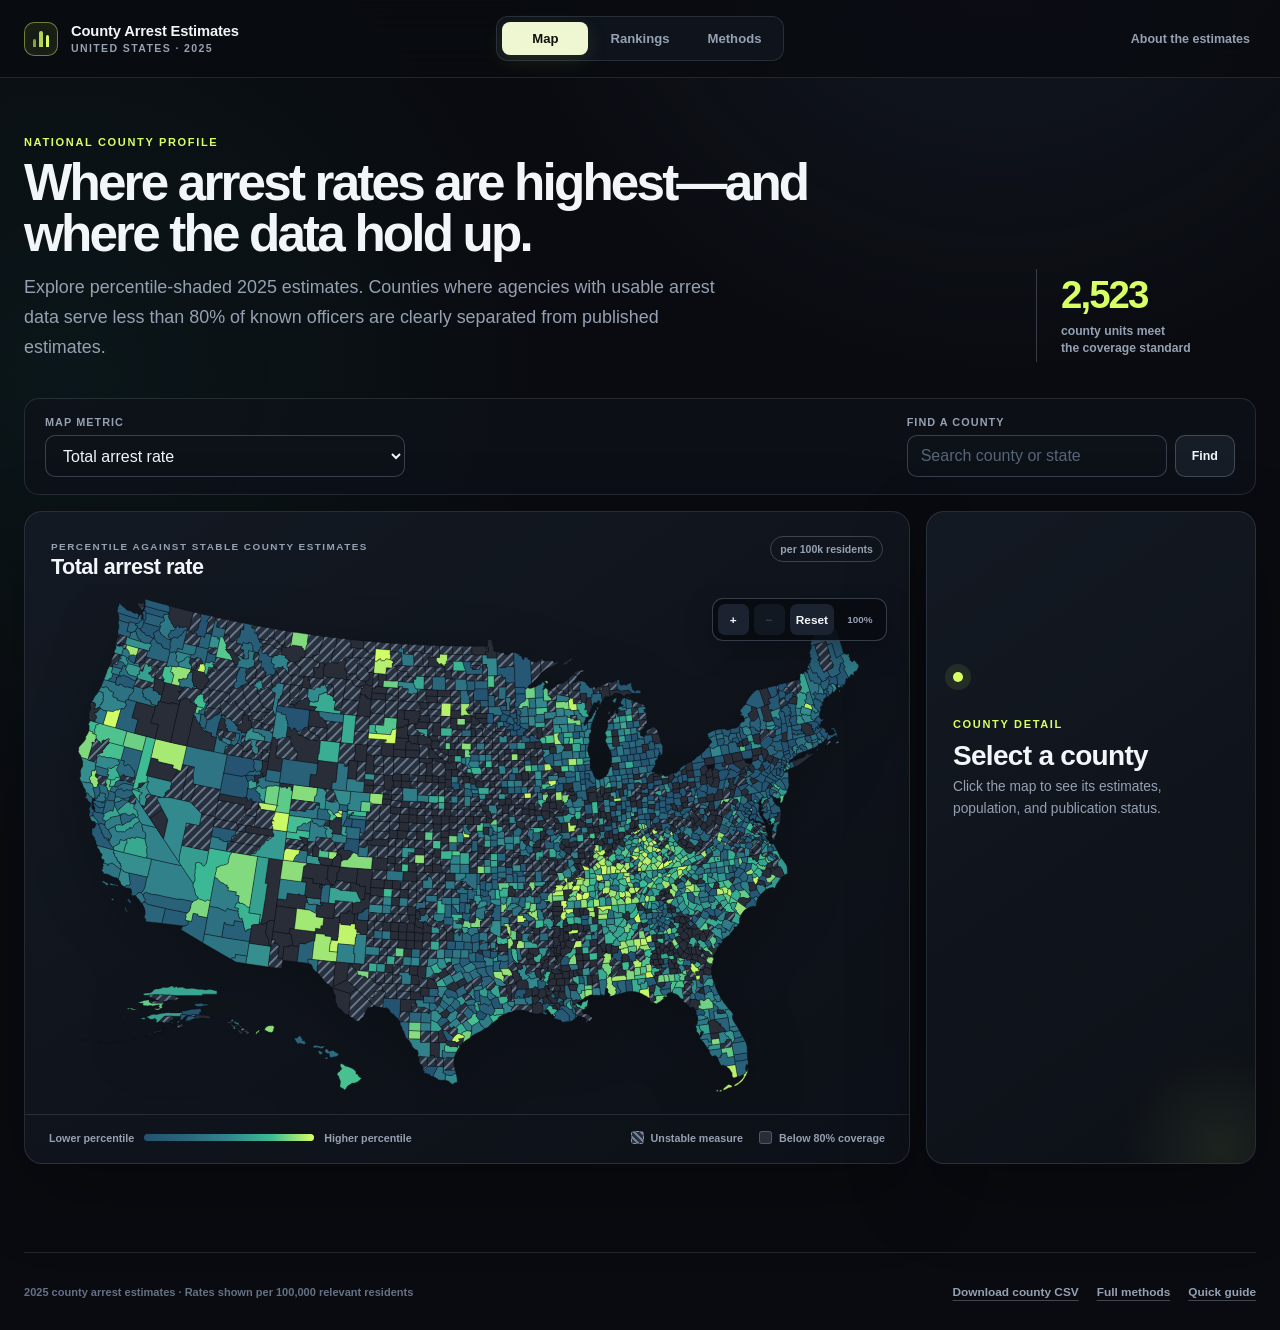
==== commit aa101c71: "Add detailed methods page" ====
--- a/index.html
+++ b/index.html
@@ -9,7 +9,7 @@
     />
     <meta name="theme-color" content="#0a0c11" />
     <title>County Arrest Estimates · 2025</title>
-    <link rel="stylesheet" href="assets/styles.css?v=20261026-alternative-sources" />
+    <link rel="stylesheet" href="assets/styles.css?v=20261026-methods" />
   </head>
   <body>
     <a class="skip-link" href="#main">Skip to content</a>
@@ -24,6 +24,7 @@
       <nav class="primary-nav" aria-label="Primary navigation">
         <a data-nav="map" href="#map">Map</a>
         <a data-nav="ranking" href="#ranking">Rankings</a>
+        <a href="methods.html">Methods</a>
       </nav>
       <button class="method-button" id="method-button" type="button">About the estimates</button>
     </header>
@@ -198,8 +199,9 @@
     <footer class="site-footer">
       <p>2025 county arrest estimates · Rates shown per 100,000 relevant residents</p>
       <div class="footer-actions">
-        <a class="text-button" href="data/county-metrics.csv" download>Download county CSV</a>
-        <button class="text-button" id="method-footer-button" type="button">Method &amp; thresholds</button>
+        <a class="text-button" href="data/county-metrics.csv?v=20261026-california" download>Download county CSV</a>
+        <a class="text-button" href="methods.html">Full methods</a>
+        <button class="text-button" id="method-footer-button" type="button">Quick guide</button>
       </div>
     </footer>
 
@@ -232,10 +234,11 @@
       <div class="dialog-footnote">
         <strong>These are statistical estimates, not exact counts.</strong>
         Use county cautions and agency provenance to understand how much modeling or data transformation contributes to a result.
+        <a href="methods.html">Read the full technical methods.</a>
       </div>
     </dialog>
 
     <datalist id="county-options"></datalist>
-    <script src="assets/app.js?v=20261026-alternative-sources" defer></script>
+    <script src="assets/app.js?v=20261026-california-data" defer></script>
   </body>
 </html>
--- a/assets/styles.css
+++ b/assets/styles.css
@@ -184,6 +184,7 @@
   cursor: pointer;
   font-size: 0.78rem;
   font-weight: 700;
+  text-decoration: none;
 }
 
 .method-button:hover,
@@ -1596,6 +1597,274 @@
   color: var(--text);
 }
 
+.dialog-footnote a {
+  display: inline-block;
+  margin-left: 4px;
+  color: var(--acid);
+  font-weight: 800;
+  text-underline-offset: 3px;
+}
+
+.methods-main {
+  width: min(1280px, calc(100% - 48px));
+}
+
+.methods-hero {
+  display: grid;
+  grid-template-columns: minmax(0, 1fr) auto;
+  gap: 48px;
+  align-items: end;
+  padding: 68px 0 42px;
+  border-bottom: 1px solid var(--line);
+}
+
+.methods-hero-copy {
+  max-width: 850px;
+}
+
+.methods-hero h1 {
+  max-width: 780px;
+}
+
+.methods-release {
+  display: grid;
+  grid-template-columns: 1fr 1fr;
+  min-width: 310px;
+  border: 1px solid var(--line);
+  border-radius: 16px;
+  background: linear-gradient(145deg, rgba(20, 26, 36, 0.96), rgba(13, 17, 24, 0.94));
+  box-shadow: var(--shadow);
+  overflow: hidden;
+}
+
+.methods-release div {
+  padding: 20px;
+}
+
+.methods-release div + div {
+  border-left: 1px solid var(--line);
+}
+
+.methods-release span,
+.methods-release strong {
+  display: block;
+}
+
+.methods-release span {
+  color: var(--muted);
+  font-size: 0.62rem;
+  font-weight: 800;
+  letter-spacing: 0.1em;
+  text-transform: uppercase;
+}
+
+.methods-release strong {
+  margin-top: 8px;
+  color: var(--acid);
+  font-size: 1.35rem;
+  font-weight: 650;
+}
+
+.methods-layout {
+  display: grid;
+  grid-template-columns: 250px minmax(0, 1fr);
+  gap: 54px;
+  align-items: start;
+  padding: 40px 0 90px;
+}
+
+.methods-toc {
+  position: sticky;
+  top: 104px;
+  display: grid;
+  gap: 4px;
+  border-left: 1px solid var(--line-strong);
+  padding-left: 17px;
+}
+
+.methods-toc > span {
+  margin-bottom: 8px;
+  color: var(--faint);
+  font-size: 0.62rem;
+  font-weight: 800;
+  letter-spacing: 0.12em;
+  text-transform: uppercase;
+}
+
+.methods-toc a {
+  border-radius: 7px;
+  color: var(--muted);
+  padding: 6px 8px;
+  text-decoration: none;
+  font-size: 0.72rem;
+  font-weight: 700;
+  line-height: 1.35;
+}
+
+.methods-toc a:hover,
+.methods-toc a:focus-visible {
+  background: rgba(216, 255, 99, 0.06);
+  color: var(--text);
+}
+
+.methods-article {
+  min-width: 0;
+  max-width: 900px;
+}
+
+.methods-section {
+  scroll-margin-top: 104px;
+  padding: 0 0 42px;
+}
+
+.methods-section + .methods-section {
+  border-top: 1px solid var(--line);
+  padding-top: 42px;
+}
+
+.methods-section h2 {
+  margin-bottom: 18px;
+  font-size: clamp(1.55rem, 2.5vw, 2.15rem);
+  font-weight: 620;
+  letter-spacing: -0.04em;
+}
+
+.methods-section h3 {
+  margin: 28px 0 10px;
+  color: #e8edf1;
+  font-size: 1.02rem;
+}
+
+.methods-section p,
+.methods-section li {
+  color: #b4bfcc;
+  font-size: 0.88rem;
+  line-height: 1.78;
+}
+
+.methods-section p {
+  margin-bottom: 15px;
+}
+
+.methods-section ul,
+.methods-section ol {
+  margin: 13px 0 18px;
+  padding-left: 23px;
+}
+
+.methods-section li + li {
+  margin-top: 7px;
+}
+
+.methods-section strong {
+  color: var(--text);
+}
+
+.methods-table-wrap {
+  width: 100%;
+  margin: 22px 0;
+  border: 1px solid var(--line);
+  border-radius: 14px;
+  overflow: auto;
+}
+
+.methods-table {
+  width: 100%;
+  min-width: 620px;
+  border-collapse: collapse;
+  background: rgba(13, 17, 24, 0.58);
+  font-size: 0.76rem;
+}
+
+.methods-table th,
+.methods-table td {
+  border-bottom: 1px solid var(--line);
+  padding: 13px 15px;
+  text-align: left;
+  vertical-align: top;
+  line-height: 1.55;
+}
+
+.methods-table th {
+  background: rgba(24, 31, 42, 0.72);
+  color: var(--muted);
+  font-size: 0.61rem;
+  font-weight: 850;
+  letter-spacing: 0.08em;
+  text-transform: uppercase;
+}
+
+.methods-table td {
+  color: #b8c2ce;
+}
+
+.methods-table td:first-child,
+.methods-table td strong {
+  color: var(--text);
+}
+
+.methods-table tr:last-child td {
+  border-bottom: 0;
+}
+
+.methods-table .numeric {
+  text-align: right;
+  white-space: nowrap;
+}
+
+.methods-callout,
+.methods-formula {
+  margin: 22px 0;
+  border: 1px solid rgba(216, 255, 99, 0.18);
+  border-radius: 13px;
+  background: rgba(216, 255, 99, 0.045);
+  padding: 17px 19px;
+}
+
+.methods-callout p,
+.methods-formula p {
+  margin: 0;
+}
+
+.methods-callout .eyebrow {
+  margin-bottom: 7px;
+  color: var(--acid);
+  font-size: 0.61rem;
+}
+
+.methods-formula {
+  border-color: rgba(95, 224, 183, 0.2);
+  background: rgba(95, 224, 183, 0.045);
+  color: #dce7e3;
+  font-weight: 750;
+  text-align: center;
+}
+
+.methods-definition {
+  margin: 20px 0;
+  border-left: 3px solid var(--cyan);
+  background: rgba(99, 198, 232, 0.055);
+  padding: 15px 18px;
+}
+
+.methods-definition p {
+  margin: 0;
+}
+
+.methods-note {
+  color: var(--faint) !important;
+  font-size: 0.75rem !important;
+}
+
+.methods-footer-note {
+  margin-top: 10px;
+  border-top: 1px solid var(--line);
+  padding-top: 24px;
+  color: var(--faint);
+  font-size: 0.72rem;
+  line-height: 1.6;
+}
+
 .sr-only {
   position: absolute;
   width: 1px;
@@ -1634,6 +1903,19 @@
   .metric-grid {
     grid-template-columns: repeat(2, 1fr);
   }
+
+  .methods-hero {
+    grid-template-columns: 1fr;
+  }
+
+  .methods-release {
+    width: min(100%, 420px);
+  }
+
+  .methods-layout {
+    grid-template-columns: 210px minmax(0, 1fr);
+    gap: 34px;
+  }
 }
 
 @media (max-width: 780px) {
@@ -1649,13 +1931,17 @@
   }
 
   .primary-nav a {
-    min-width: 68px;
+    min-width: 0;
     padding: 8px 11px;
   }
 
   main,
   .site-footer {
     width: min(100% - 28px, var(--max));
+  }
+
+  .methods-main {
+    width: min(100% - 28px, 1280px);
   }
 
   .view {
@@ -1763,6 +2049,79 @@
     justify-content: center;
     padding: 18px 0;
   }
+
+  .methods-hero {
+    gap: 28px;
+    padding: 44px 0 32px;
+  }
+
+  .methods-layout {
+    display: block;
+    padding-top: 26px;
+  }
+
+  .methods-toc {
+    position: static;
+    grid-template-columns: repeat(2, minmax(0, 1fr));
+    margin-bottom: 38px;
+    border: 1px solid var(--line);
+    border-radius: 13px;
+    padding: 13px;
+  }
+
+  .methods-toc > span {
+    grid-column: 1 / -1;
+  }
+
+  .methods-section {
+    padding-bottom: 34px;
+  }
+
+  .methods-section + .methods-section {
+    padding-top: 34px;
+  }
+}
+
+@media (max-width: 620px) {
+  .brand > span:last-child {
+    display: none;
+  }
+}
+
+@media (max-width: 480px) {
+  .brand > span:last-child {
+    display: none;
+  }
+
+  .primary-nav {
+    gap: 2px;
+  }
+
+  .primary-nav a {
+    padding-inline: 8px;
+    font-size: 0.75rem;
+  }
+
+  .methods-release {
+    min-width: 0;
+  }
+
+  .methods-release div {
+    padding: 16px;
+  }
+
+  .methods-toc {
+    grid-template-columns: 1fr;
+  }
+
+  .methods-toc > span {
+    grid-column: 1;
+  }
+
+  .footer-actions {
+    align-items: flex-start;
+    flex-wrap: wrap;
+  }
 }
 
 @media (prefers-reduced-motion: reduce) {
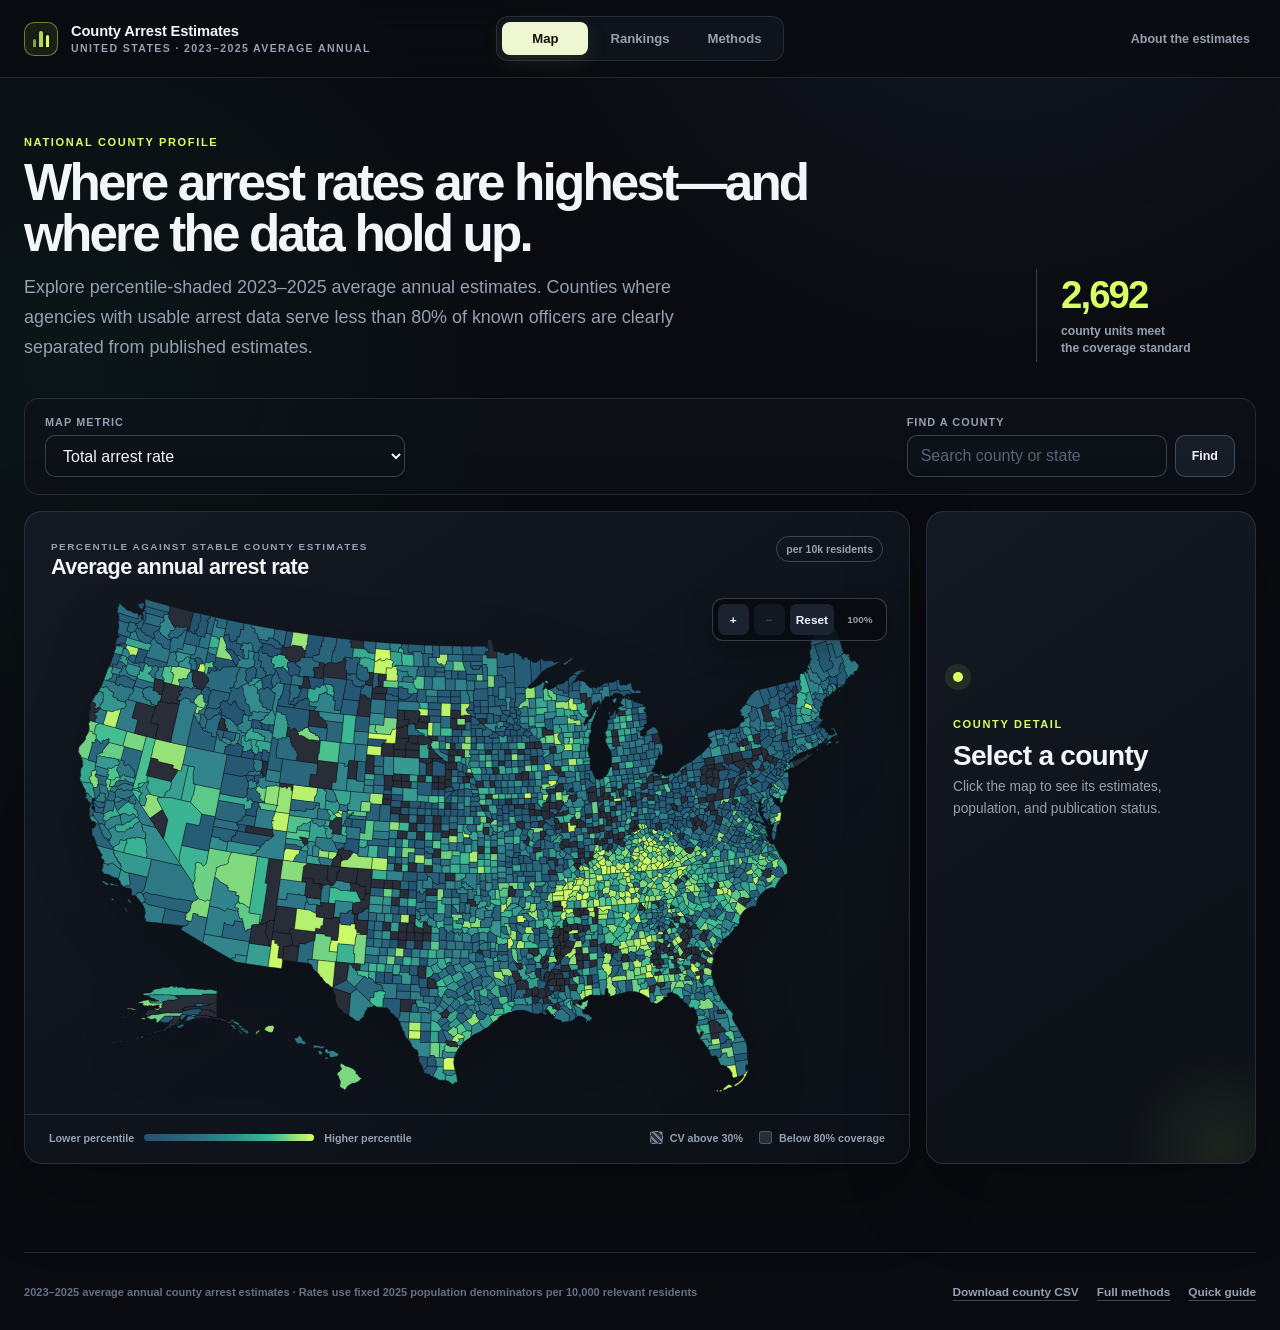
==== commit 797c71e6: "Publish 2023-2025 average annual estimates" ====
--- a/index.html
+++ b/index.html
@@ -5,11 +5,11 @@
     <meta name="viewport" content="width=device-width, initial-scale=1" />
     <meta
       name="description"
-      content="Explore 2025 county-level arrest estimates, coverage, racial disparities, and agency contributions."
+      content="Explore 2023–2025 average annual county arrest estimates, coverage, racial disparities, and agency contributions."
     />
     <meta name="theme-color" content="#0a0c11" />
-    <title>County Arrest Estimates · 2025</title>
-    <link rel="stylesheet" href="assets/styles.css?v=20261026-methods" />
+    <title>County Arrest Estimates · 2023–2025 average annual</title>
+    <link rel="stylesheet" href="assets/styles.css?v=20261026-three-year-final" />
   </head>
   <body>
     <a class="skip-link" href="#main">Skip to content</a>
@@ -18,7 +18,7 @@
         <span class="brand-mark" aria-hidden="true"><i></i><i></i><i></i></span>
         <span>
           <strong>County Arrest Estimates</strong>
-          <small>United States · 2025</small>
+          <small>United States · 2023–2025 average annual</small>
         </span>
       </a>
       <nav class="primary-nav" aria-label="Primary navigation">
@@ -41,7 +41,7 @@
             <p class="eyebrow">National county profile</p>
             <h1>Where arrest rates are highest—and where the data hold up.</h1>
             <p class="lede">
-              Explore percentile-shaded 2025 estimates. Counties where agencies with usable arrest
+              Explore percentile-shaded 2023–2025 average annual estimates. Counties where agencies with usable arrest
               data serve less than 80% of known officers are clearly separated from published estimates.
             </p>
           </div>
@@ -79,7 +79,7 @@
                 <span class="kicker" id="map-metric-kicker">Percentile against stable county estimates</span>
                 <h2 id="map-metric-title">Total arrest rate</h2>
               </div>
-              <span class="unit-pill" id="map-metric-unit">per 100k residents</span>
+              <span class="unit-pill" id="map-metric-unit">per 10k residents</span>
             </div>
             <div class="map-stage" id="map-stage">
               <div class="map-zoom-controls" aria-label="Map zoom controls">
@@ -103,7 +103,7 @@
             </div>
             <div class="legend" aria-label="Map legend">
               <div class="legend-gradient"><span>Lower percentile</span><i></i><span>Higher percentile</span></div>
-              <div class="legend-status"><span><i class="swatch unstable"></i> Unstable measure</span><span><i class="swatch suppressed"></i> Below 80% coverage</span></div>
+              <div class="legend-status"><span><i class="swatch unstable"></i> CV above 30%</span><span><i class="swatch suppressed"></i> Below 80% coverage</span></div>
             </div>
           </section>
 
@@ -154,7 +154,7 @@
               <label class="switch-row">
                 <input id="show-unstable-suppressed" type="checkbox" />
                 <span class="switch" aria-hidden="true"></span>
-                <span>Show counties with unstable or suppressed values</span>
+                <span>Show counties with high-uncertainty or suppressed values</span>
               </label>
             </div>
           </aside>
@@ -197,9 +197,9 @@
     </main>
 
     <footer class="site-footer">
-      <p>2025 county arrest estimates · Rates shown per 100,000 relevant residents</p>
+      <p>2023–2025 average annual county arrest estimates · Rates use fixed 2025 population denominators per 10,000 relevant residents</p>
       <div class="footer-actions">
-        <a class="text-button" href="data/county-metrics.csv?v=20261026-california" download>Download county CSV</a>
+        <a class="text-button" href="data/county-metrics.csv?v=20261026-three-year" download>Download county CSV</a>
         <a class="text-button" href="methods.html">Full methods</a>
         <button class="text-button" id="method-footer-button" type="button">Quick guide</button>
       </div>
@@ -213,17 +213,17 @@
         <section>
           <span class="method-number">01</span>
           <h3>Coverage first</h3>
-          <p>County estimates are generally published when agencies with usable real data account for at least 80% of the known officers serving the county. Florida agency records and California county records can provide an alternative source where national reporting is incomplete. A non-sheriff agency reporting fewer than one underreporting-corrected arrest per full-time officer is treated as having no usable arrest report.</p>
+          <p>County estimates are generally published when at least 80% of officers are at agencies with one or more credible reporting years during 2023–2025. Approved Florida and California sources supply the 2025 county component where a temporal imputation would otherwise be used; the agency table retains the temporal estimates. A non-sheriff agency-year with fewer than one corrected arrest per full-time officer is treated as having no usable report.</p>
         </section>
         <section>
           <span class="method-number">02</span>
-          <h3>Small-number caution</h3>
-          <p>A metric is marked unstable when the county has fewer than 250 arrests in the underlying reported data—using the applicable national, Florida, or California source. There is no minimum estimated-arrest threshold. Black and race-difference metrics are also marked when estimated Black arrests are below 100.</p>
+          <h3>Process-noise uncertainty</h3>
+          <p>Each metric has an approximate 90% credible interval based on an NB2 model for ordinary year-to-year count variation. A metric is visually suppressed on the map when its coefficient of variation exceeds 30%. These intervals do not include uncertainty from reporting corrections, source translation, or imputation.</p>
         </section>
         <section>
           <span class="method-number">03</span>
           <h3>Robust comparison</h3>
-          <p>Each metric’s percentiles and quartiles are defined only by counties whose estimate is stable for that metric. Unstable estimates are then located within that stable reference distribution without influencing it. This keeps outliers from dominating the map or composite score.</p>
+          <p>Each metric’s percentiles and quartiles are defined using published counties whose NB2 coefficient of variation is no greater than 30%. Higher-uncertainty estimates are then located within that reference distribution without influencing it.</p>
         </section>
         <section>
           <span class="method-number">04</span>
@@ -239,6 +239,6 @@
     </dialog>
 
     <datalist id="county-options"></datalist>
-    <script src="assets/app.js?v=20261026-california-data" defer></script>
+    <script src="assets/app.js?v=20261026-three-year-final" defer></script>
   </body>
 </html>
--- a/assets/styles.css
+++ b/assets/styles.css
@@ -1230,6 +1230,21 @@
   font-weight: 700;
 }
 
+.metric-interval {
+  color: #cbd6df;
+  font-size: 0.64rem;
+  font-weight: 720;
+}
+
+.metric-uncertainty-warning {
+  margin: 8px 0 0;
+  border-left: 2px solid var(--amber);
+  padding-left: 8px;
+  color: var(--amber);
+  font-size: 0.58rem;
+  line-height: 1.4;
+}
+
 .rate-scale {
   min-height: 64px;
   margin: 24px 2px 0;
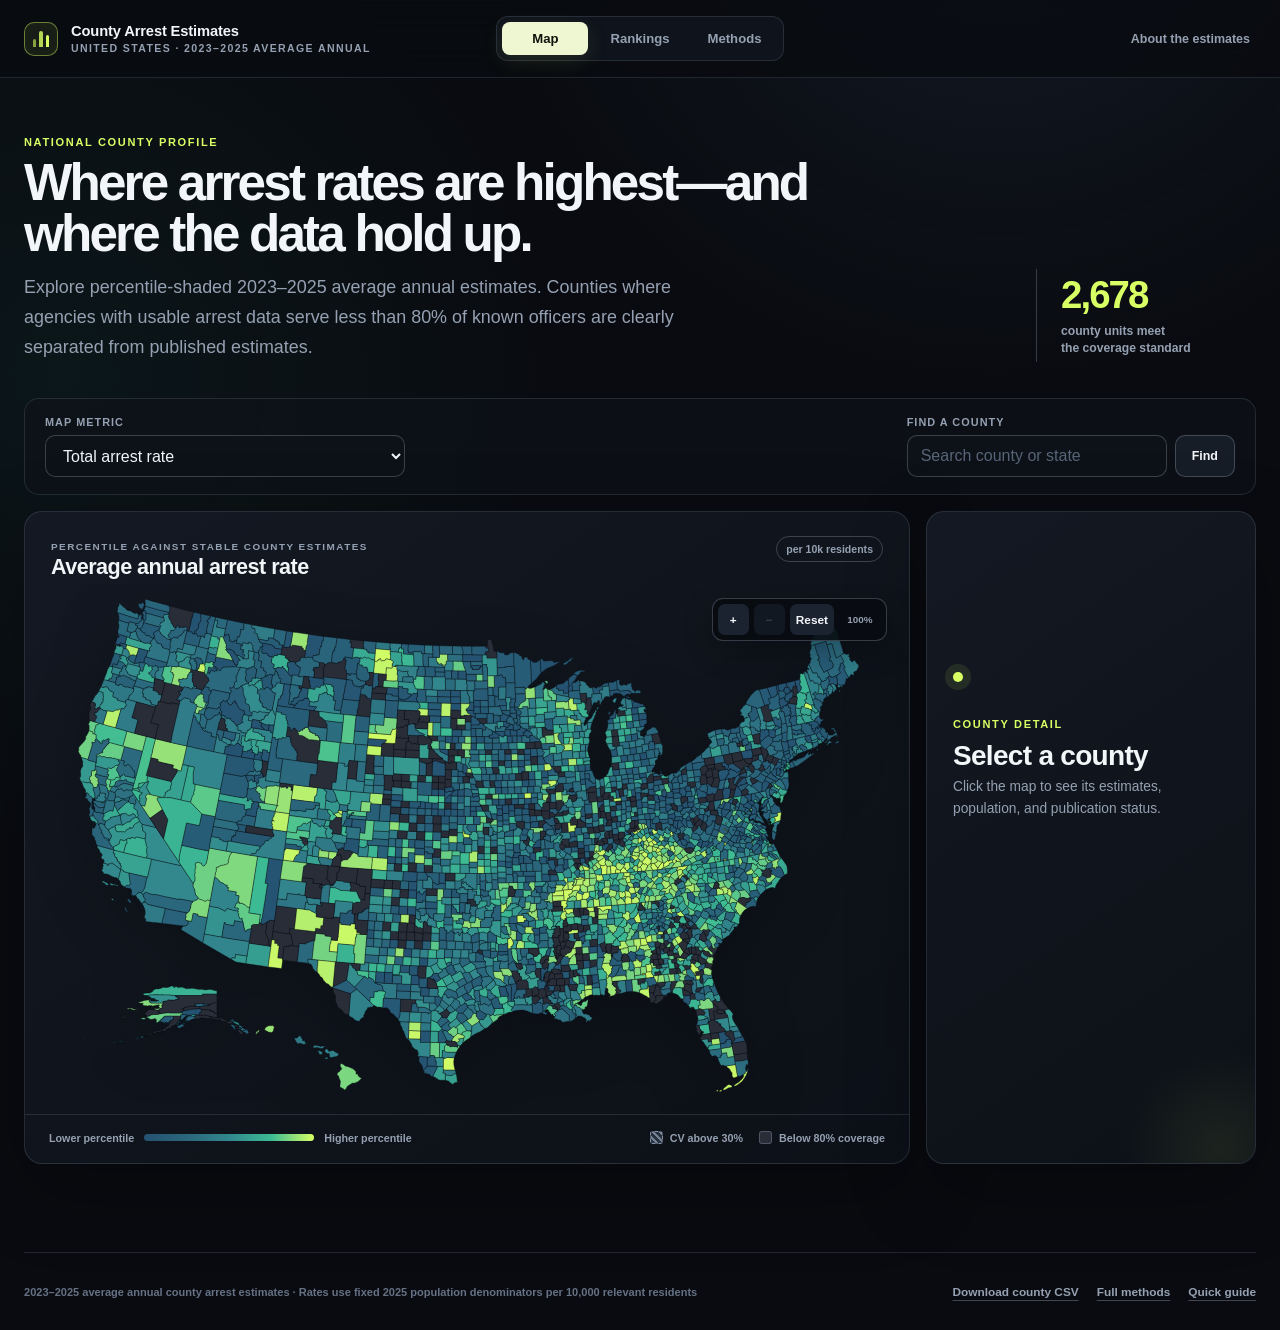
==== commit 1594db5b: "Add 2023-2025 alternative arrest sources" ====
--- a/index.html
+++ b/index.html
@@ -213,7 +213,7 @@
         <section>
           <span class="method-number">01</span>
           <h3>Coverage first</h3>
-          <p>County estimates are generally published when at least 80% of officers are at agencies with one or more credible reporting years during 2023–2025. Approved Florida and California sources supply the 2025 county component where a temporal imputation would otherwise be used; the agency table retains the temporal estimates. A non-sheriff agency-year with fewer than one corrected arrest per full-time officer is treated as having no usable report.</p>
+          <p>County estimates are generally published when at least 80% of officers are at agencies with one or more credible reporting years during 2023–2025. Selected Florida agency-year and California county-year sources replace only the corresponding county component where temporal imputation would otherwise be used; the agency table retains the temporal estimates. A non-sheriff agency-year with fewer than one corrected arrest per full-time officer is treated as having no usable report.</p>
         </section>
         <section>
           <span class="method-number">02</span>
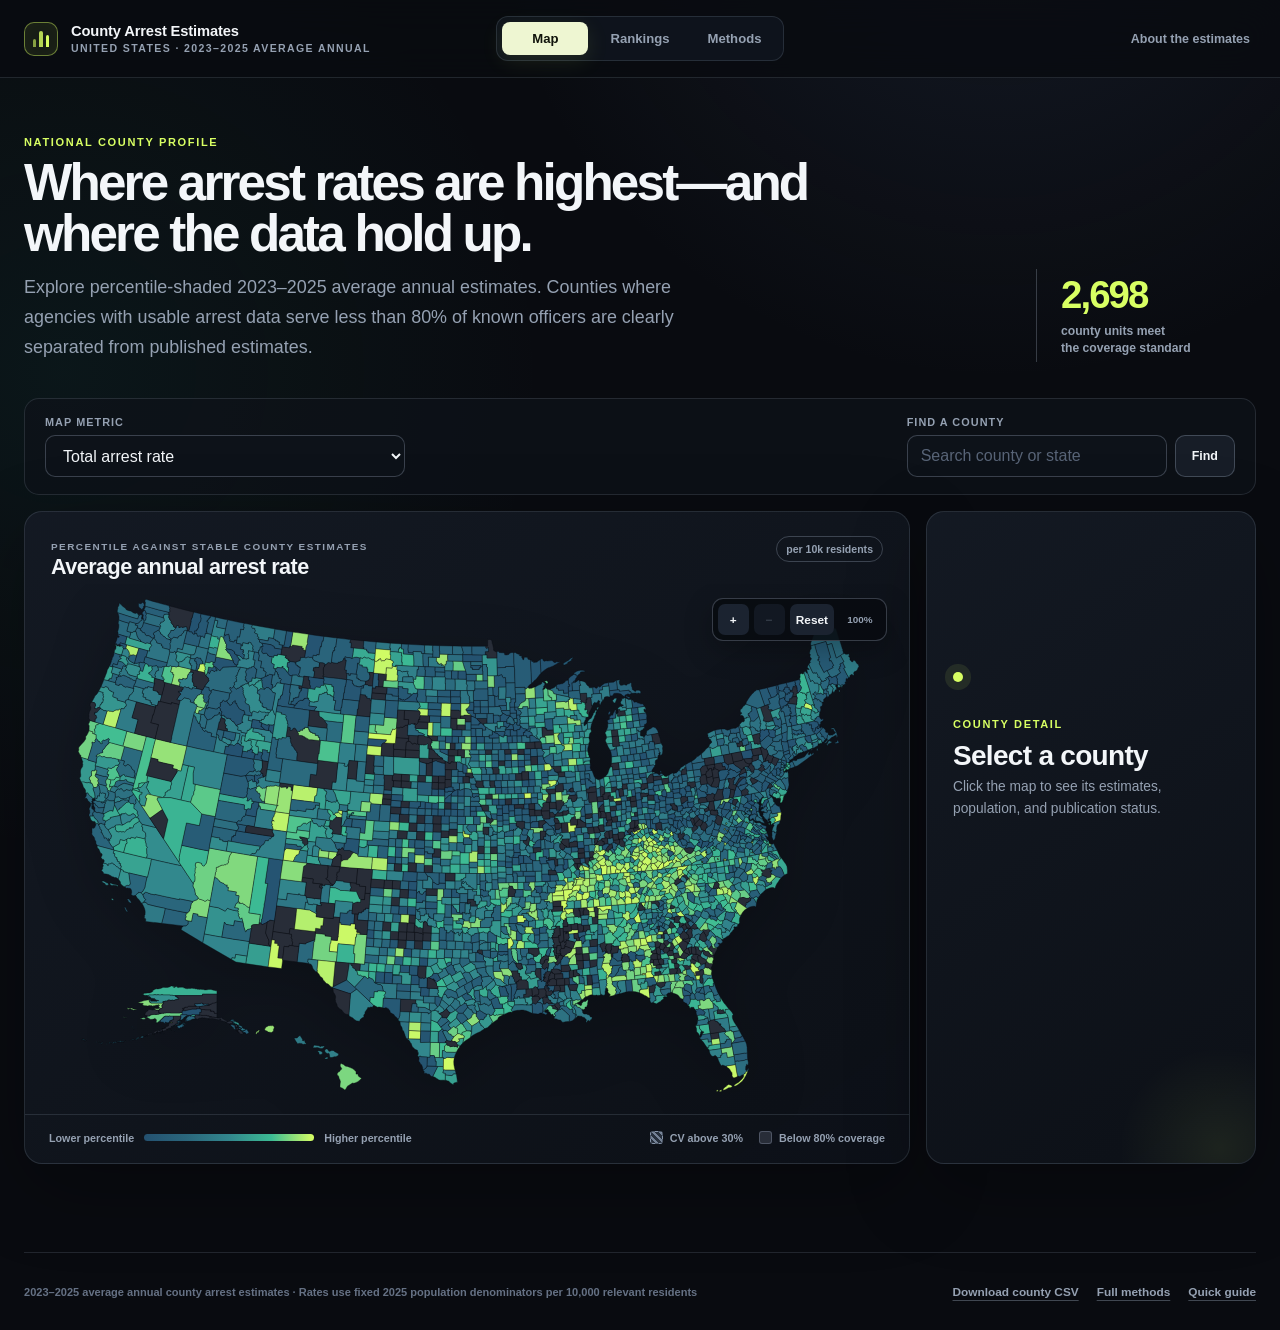
==== commit 65cd23d3: "Apply directional Florida reporting screen" ====
--- a/index.html
+++ b/index.html
@@ -9,7 +9,7 @@
     />
     <meta name="theme-color" content="#0a0c11" />
     <title>County Arrest Estimates · 2023–2025 average annual</title>
-    <link rel="stylesheet" href="assets/styles.css?v=20261026-three-year-final" />
+    <link rel="stylesheet" href="assets/styles.css?v=20261026-florida-directional" />
   </head>
   <body>
     <a class="skip-link" href="#main">Skip to content</a>
@@ -199,7 +199,7 @@
     <footer class="site-footer">
       <p>2023–2025 average annual county arrest estimates · Rates use fixed 2025 population denominators per 10,000 relevant residents</p>
       <div class="footer-actions">
-        <a class="text-button" href="data/county-metrics.csv?v=20261026-three-year" download>Download county CSV</a>
+        <a class="text-button" href="data/county-metrics.csv?v=20261026-florida-directional" download>Download county CSV</a>
         <a class="text-button" href="methods.html">Full methods</a>
         <button class="text-button" id="method-footer-button" type="button">Quick guide</button>
       </div>
@@ -213,7 +213,7 @@
         <section>
           <span class="method-number">01</span>
           <h3>Coverage first</h3>
-          <p>County estimates are generally published when at least 80% of officers are at agencies with one or more credible reporting years during 2023–2025. Selected Florida agency-year and California county-year sources replace only the corresponding county component where temporal imputation would otherwise be used; the agency table retains the temporal estimates. A non-sheriff agency-year with fewer than one corrected arrest per full-time officer is treated as having no usable report.</p>
+          <p>County estimates are generally published when at least 80% of officers are at agencies with one or more credible reporting years during 2023–2025. Selected Florida agency-year sources replace missing national data and NIBRS years whose corrected Florida count is at least twice as high; Florida agency rows reflect those replacements. California county-year sources replace corresponding county components where temporal imputation would otherwise be used. A non-sheriff agency-year with fewer than one corrected arrest per full-time officer is treated as having no usable report.</p>
         </section>
         <section>
           <span class="method-number">02</span>
@@ -239,6 +239,6 @@
     </dialog>
 
     <datalist id="county-options"></datalist>
-    <script src="assets/app.js?v=20261026-three-year-final" defer></script>
+    <script src="assets/app.js?v=20261026-florida-directional" defer></script>
   </body>
 </html>
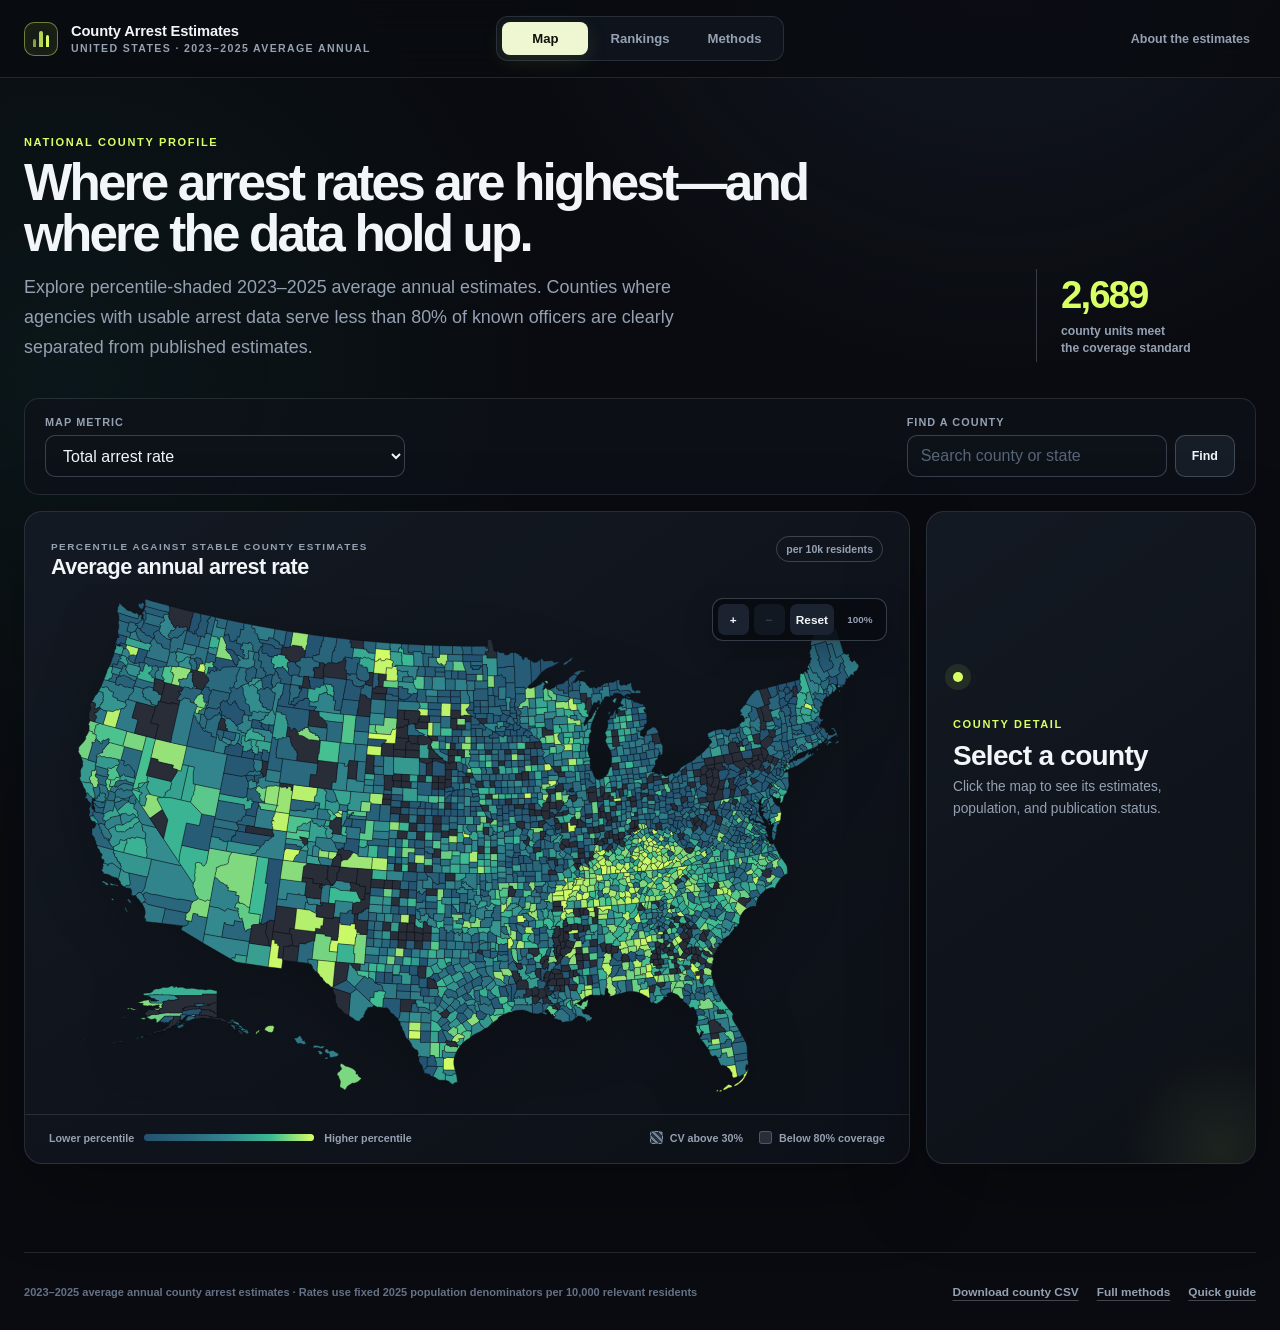
==== commit 17fc6779: "Refresh estimates with limited-policing sheriff flag" ====
--- a/index.html
+++ b/index.html
@@ -9,7 +9,7 @@
     />
     <meta name="theme-color" content="#0a0c11" />
     <title>County Arrest Estimates · 2023–2025 average annual</title>
-    <link rel="stylesheet" href="assets/styles.css?v=20261026-florida-directional" />
+    <link rel="stylesheet" href="assets/styles.css?v=20261027-limited-policing" />
   </head>
   <body>
     <a class="skip-link" href="#main">Skip to content</a>
@@ -199,7 +199,7 @@
     <footer class="site-footer">
       <p>2023–2025 average annual county arrest estimates · Rates use fixed 2025 population denominators per 10,000 relevant residents</p>
       <div class="footer-actions">
-        <a class="text-button" href="data/county-metrics.csv?v=20261026-florida-directional" download>Download county CSV</a>
+        <a class="text-button" href="data/county-metrics.csv?v=20261027-limited-policing" download>Download county CSV</a>
         <a class="text-button" href="methods.html">Full methods</a>
         <button class="text-button" id="method-footer-button" type="button">Quick guide</button>
       </div>
@@ -239,6 +239,6 @@
     </dialog>
 
     <datalist id="county-options"></datalist>
-    <script src="assets/app.js?v=20261026-florida-directional" defer></script>
+    <script src="assets/app.js?v=20261027-limited-policing" defer></script>
   </body>
 </html>
